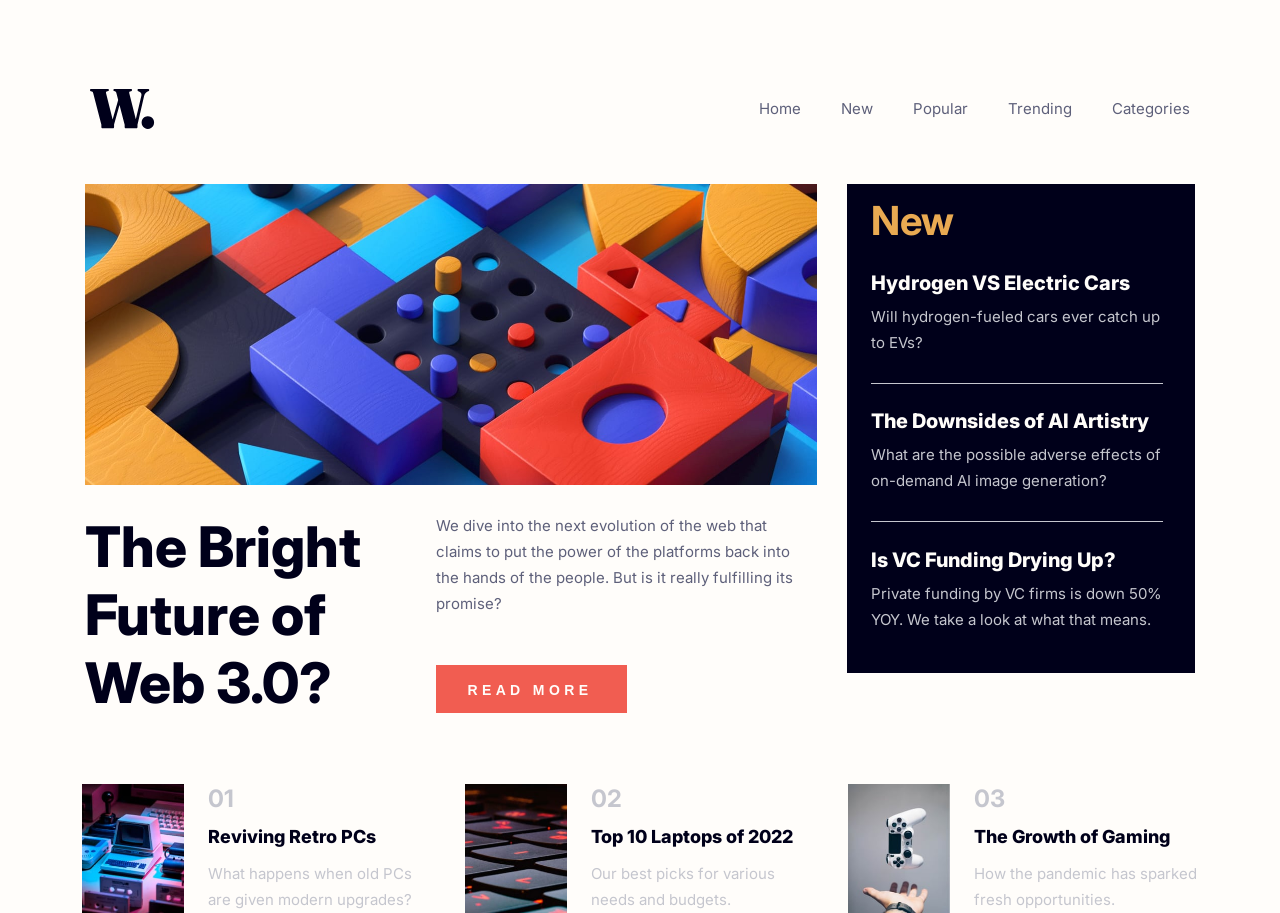
==== docs/index.html @ 4e98ae1a "CSS Responsive Part 1" ====
<!DOCTYPE html>
<html lang="en">
  <head>
    <meta charset="UTF-8" />
    <meta name="viewport" content="width=device-width, initial-scale=1.0" />
    <!-- displays site properly based on user's device -->

    <link
      rel="icon"
      type="image/png"
      sizes="32x32"
      href="./assets/images/favicon-32x32.png"
    />

    <link rel="stylesheet" type="text/css" href="style.css" media="screen" />

    <title>Frontend Mentor | News homepage</title>
  </head>
  <body class="n-bg-almost-white">
    <header class="n-header n-margin-top-89">
      <img src="assets/images/logo.svg" />

      <a class="n-burguer-menu"><img src="./assets/images/icon-menu.svg" /></a>
      <div class="n-nav">
        <a href="#" class="n-text-body n-text-gunmetal n-margin-right-40"
          >Home</a
        >
        <a href="#" class="n-text-body n-text-gunmetal n-margin-right-40"
          >New</a
        >
        <a href="#" class="n-text-body n-text-gunmetal n-margin-right-40"
          >Popular</a
        >
        <a href="#" class="n-text-body n-text-gunmetal n-margin-right-40"
          >Trending</a
        >
        <a href="#" class="n-text-body n-text-gunmetal">Categories</a>
      </div>
    </header>

    <section class="n-home-news-section n-margin-top-55">
      <div class="n-container-home">
        <!-- Container Left -->

        <div class="n-container-left">
          <img
            class="n-desktop-img"
            src="./assets/images/image-web-3-desktop.jpg"
          />
          <img
            class="n-mobile-img"
            src="./assets/images/image-web-3-mobile.jpg"
          />

          <div class="n-container-bottom">
            <div>
              <h1 class="n-title-XL n-text-dark-space-blue">
                The Bright Future of Web 3.0?
              </h1>
            </div>

            <div class="n-container-bottom-item">
              <p class="n-text-body n-text-gunmetal">
                We dive into the next evolution of the web that claims to put
                the power of the platforms back into the hands of the people.
                But is it really fulfilling its promise?
              </p>

              <button class="n-button">Read more</button>
            </div>
          </div>
        </div>

        <!-- Container Right -->

        <div class="n-container-right n-bg-dark-space-blue n-padding-left-24">
          <h2 class="n-title-list n-title-L n-text-yellow">New</h2>

          <div class="n-container-list-item n-border-bottom">
            <a href="#" class="n-title-S n-text-almost-white">
              Hydrogen VS Electric Cars
            </a>
            <p class="n-text-body n-text-silver n-margin-top-8">
              Will hydrogen-fueled cars ever catch up to EVs?
            </p>
          </div>

          <div class="n-container-list-item n-border-bottom">
            <a href="#" href="#" class="n-title-S n-text-almost-white">
              The Downsides of AI Artistry
            </a>
            <p class="n-text-body n-text-silver n-margin-top-8">
              What are the possible adverse effects of on-demand AI image
              generation?
            </p>
          </div>

          <div class="n-container-list-item">
            <a href="#" class="n-title-S n-text-almost-white">
              Is VC Funding Drying Up?
            </a>
            <p class="n-text-body n-text-silver n-margin-top-8">
              Private funding by VC firms is down 50% YOY. We take a look at
              what that means.
            </p>
          </div>
        </div>
      </div>
    </section>

    <section class="n-row-section n-margin-top-71">
      <div class="n-row-container-item">
        <img src="./assets/images/image-retro-pcs.jpg" />
        <div class="n-row-container-item-bottom">
          <h2 class="n-heading-M n-text-silver">01</h2>
          <a class="n-title-XS n-text-dark-space-blue" href="/#">
            Reviving Retro PCs
          </a>
          <p class="n-text-body n-text-silver">
            What happens when old PCs are given modern upgrades?
          </p>
        </div>
      </div>

      <div class="n-row-container-item">
        <img src="./assets/images/image-top-laptops.jpg" />
        <div class="n-row-container-item-bottom">
          <h2 class="n-heading-M n-text-silver">02</h2>
          <a class="n-title-XS n-text-dark-space-blue" href="/#">
            Top 10 Laptops of 2022
          </a>
          <p class="n-text-body n-text-silver">
            Our best picks for various needs and budgets.
          </p>
        </div>
      </div>

      <div class="n-row-container-item">
        <img src="./assets/images/image-gaming-growth.jpg" />
        <div class="n-row-container-item-bottom">
          <h2 class="n-heading-M n-text-silver">03</h2>
          <a class="n-title-XS n-text-dark-space-blue" href="/#">
            The Growth of Gaming
          </a>
          <p class="n-text-body n-text-silver">
            How the pandemic has sparked fresh opportunities.
          </p>
        </div>
      </div>
    </section>

    <script type="text/javascript" src="./index.js" />
  </body>
</html>
---- docs/style.css ----
@import url("https://fonts.googleapis.com/css2?family=Inter:wght@400;700;800&display=swap");

:root {
  /* colors  */

  --almost-white: #fffdfa;
  --dark-space-blue: #00001a;
  --gunmetal: #5e607a;
  --light-vermillion: #f15d51;
  --silver: #c5c6ce;
  --yellow: #e9aa52;

  /* fonts  */

  --font-family: "Inter", sans-serif;

  /* Silver */
  color: #c5c6ce;

  --heading-XL: 56px;
  --weight-XL: 800;

  --heading-L: 40px;
  --weight-L: 700;

  --heading-M: 32px;
  --weight-M: 700;

  --heading-S: 20px;
  --weight-S: 800;

  --heading-XS: 18px;
  --weight-XS: 800;

  --body: 15px;
  --weight-body: 400;
  --line-height-body: 26px;
}

* {
  margin: 0;
  padding: 0;
  box-sizing: border-box;
  -webkit-font-smoothing: antialiased;
}

html,
body {
  display: flex;
  flex-direction: column;
  align-items: center;
  width: 100%;
  height: 100vh;
  font-family: var(--font-family);
}

@media screen /* XS */ {
  /*#region HEADER */
  .n-margin-top-89 {
    margin-top: 0;
  }

  .n-header {
    display: grid;
    grid-template-columns: 11fr 1fr;
    align-items: center;
    width: 90%;
    height: 40px;
    margin-top: -89px;
  }

  .n-burguer-menu {
    display: block;
  }

  .n-nav {
    display: none;
  }
  /* #endregion */

  /* #region Home  */

  .n-home-news-section {
    display: flex;
    justify-content: center;

    width: 100%;
  }

  .n-container-home {
    display: grid;
    grid-template-areas:
      "left left"
      "right right";
    height: 100%;
    width: 90%;
    gap: 64px 0px;
  }

  /* container left */

  .n-container-left {
    display: grid;
    grid-area: left;
    grid-template-areas:
      "image image image"
      "content content content";
    gap: 28px 0;
    height: 100%;
  }

  .n-mobile-img {
    grid-area: image;
    width: 100%;
  }

  .n-desktop-img {
    display: none;
  }

  .n-container-bottom {
    display: grid;
    grid-area: content;
    grid-template-columns: auto;
    grid-template-rows: 220px 176px;
  }

  .n-container-bottom-item {
    display: flex;
    flex-direction: column;
    justify-content: space-between;
    align-items: start;
  }

  /* container right */

  .n-container-right {
    display: flex;
    flex-direction: column;
    justify-content: space-around;
    align-items: start;
    grid-area: right;
    height: 489px;
  }

  .n-container-right a:hover {
    color: var(--yellow);
  }

  /* #endregion  */

  .n-row-section {
    display: grid;
    grid-template-rows: 127px 127px 127px;
    gap: 33px;
    align-items: center;
    width: 90%;
  }

  .n-row-container-item {
    width: 350px;
    display: grid;
    grid-template-columns: 1fr auto;
    gap: 0px 24px;
  }

  .n-row-container-item img {
    height: 129px;
  }

  .n-row-container-item-bottom {
    display: flex;
    flex-direction: column;
    justify-content: space-between;
    align-items: start;
  }

  /* #endregion  */
}

@media screen and (min-width: 576px) /* SM */ {
}

@media screen and (min-width: 768px) /* MD */ {
}

@media screen and (min-width: 992px) /* LG */ {
}

@media screen and (min-width: 1200px) /* XL */ {
  /* HEADER */
  .n-header {
    display: grid;
    grid-template-columns: 1fr 1fr;
    width: 1100px;
    height: 40px;
  }

  .n-header a:hover {
    color: var(--light-vermillion);
  }

  .n-burguer-menu {
    display: none;
  }

  .n-nav {
    display: flex;
    justify-content: end;
    align-items: center;
  }

  /* HOME SECTION  */

  .n-home-news-section {
    display: flex;
    justify-content: center;

    width: 100%;
  }

  .n-container-home {
    display: grid;
    grid-template-areas: "left left right";
    height: 100%;
    width: 1110px;
    gap: 0 30px;
  }

  /* container left */

  .n-container-left {
    display: grid;
    grid-area: left;
    grid-template-areas:
      "image image image"
      "content content content";
    gap: 28px 0;
    height: 100%;
  }

  .n-desktop-img {
    display: block;
    grid-area: image;
    width: 100%;
  }

  .n-mobile-img {
    display: none;
  }

  .n-container-bottom {
    display: grid;
    grid-area: content;
    grid-template-columns: 48% auto;
    grid-template-rows: 200px 0;
  }

  .n-container-bottom-item {
    display: flex;
    flex-direction: column;
    justify-content: space-between;
    align-items: start;
  }

  /* container right */

  .n-container-right {
    display: flex;
    flex-direction: column;
    justify-content: space-around;
    align-items: start;
    grid-area: right;
  }

  .n-container-right a:hover {
    color: var(--yellow);
  }

  .n-container-list-item {
    height: 114px;
    width: 90%;
  }

  /* ROW SECTION  */

  .n-row-section {
    display: flex;
    justify-content: center;
    width: 100%;
    height: 129px;
  }

  .n-row-section {
    display: flex;
    justify-content: center;
    width: 100%;
    height: 129px;
  }

  .n-row-container-item {
    width: 350px;
    display: grid;
    grid-template-columns: 1fr auto;
    gap: 0px 24px;
  }

  .n-row-container-item img {
    height: 129px;
  }

  .n-row-container-item-bottom {
    display: flex;
    flex-direction: column;
    justify-content: space-between;
    align-items: start;
  }
}

@media screen and (min-width: 1400px) /* XXL */ {
}

/*#region UTILITY*/

a {
  text-decoration: none;
}

/* Texts */

.n-title-XL {
  font-size: var(--heading-XL);
  font-weight: var(--weight-XL);
}

.n-title-S {
  font-size: var(--heading-S);
  font-weight: var(--weight-S);
  line-height: 26px;
}

.n-title-L {
  font-size: var(--heading-L);
  font-weight: var(--weight-L);
}

.n-title-XS {
  font-size: var(--heading-XS);
  font-weight: var(--weight-XS);
}

.n-text-body {
  font-size: var(--body);
  font-weight: var(--weight-body);
  line-height: var(--line-height-body);
}

/* Colors */
.n-text-almost-white {
  color: var(--almost-white);
}
.n-text-dark-space-blue {
  color: var(--dark-space-blue);
}
.n-text-gunmetal {
  color: var(--gunmetal);
}
.n-text-light-vermillion {
  color: var(--light-vermillion);
}
.n-text-silver {
  color: var(--silver);
}
.n-text-yellow {
  color: var(--yellow);
}

/* Background  */

.n-bg-almost-white {
  background-color: var(--almost-white);
}

.n-bg-dark-space-blue {
  background-color: var(--dark-space-blue);
}

/* Margin */

.n-margin-top-8 {
  margin-top: 8px;
}
.n-margin-bottom-8 {
  margin-bottom: 8px;
}
.n-margin-right-8 {
  margin-right: 8px;
}
.n-margin-left-8 {
  margin-left: 8px;
}

.n-margin-top-40 {
  margin-top: 40px;
}
.n-margin-bottom-40 {
  margin-bottom: 40px;
}
.n-margin-right-40 {
  margin-right: 40px;
}
.n-margin-left-40 {
  margin-left: 40px;
}

.n-margin-top-55 {
  margin-top: 55px;
}
.n-margin-bottom-55 {
  margin-bottom: 55px;
}
.n-margin-right-55 {
  margin-right: 55px;
}
.n-margin-left-55 {
  margin-left: 55px;
}

.n-margin-top-71 {
  margin-top: 71px;
}
.n-margin-bottom-71 {
  margin-bottom: 71px;
}
.n-margin-right-71 {
  margin-right: 71px;
}
.n-margin-left-71 {
  margin-left: 71px;
}

.n-margin-top-89 {
  margin-top: 89px;
}
.n-margin-bottom-89 {
  margin-bottom: 89px;
}
.n-margin-right-89 {
  margin-right: 89px;
}
.n-margin-left-89 {
  margin-left: 89px;
}

/* padding */

.n-padding-top-24 {
  padding-top: 24px;
}
.n-padding-bottom-24 {
  padding-bottom: 24px;
}
.n-padding-right-24 {
  padding-right: 24px;
}
.n-padding-left-24 {
  padding-left: 24px;
}

/* Borders */

.n-border-bottom {
  border-bottom: 1px solid var(--silver);
}

/* Buttons  */

.n-button {
  padding: 13px 35px 11px 31px;

  font-weight: var(--weight-L);
  font-size: 14px;
  line-height: 24px;
  letter-spacing: 4.375px;

  text-transform: uppercase;

  color: var(--almost-white);
  background-color: var(--light-vermillion);

  border: none;
}
.n-button:hover {
  cursor: pointer;
}

.n-button:active {
  background-color: var(--dark-space-blue);
}

/*#endregion */
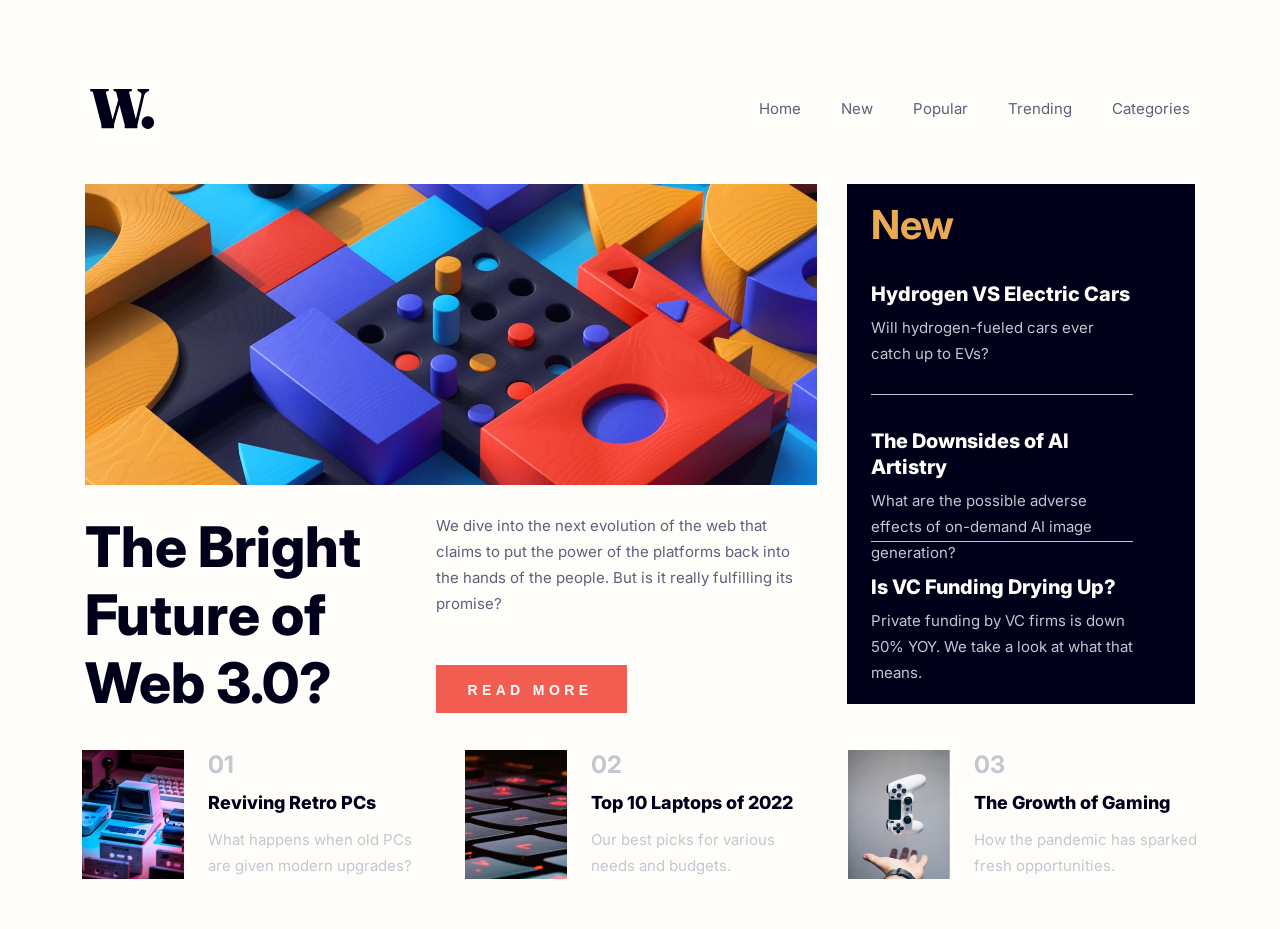
==== commit 892069d2: "responsividade" ====
--- a/docs/index.html
+++ b/docs/index.html
@@ -74,35 +74,37 @@
         <!-- Container Right -->
 
         <div class="n-container-right n-bg-dark-space-blue n-padding-left-24">
-          <h2 class="n-title-list n-title-L n-text-yellow">New</h2>
+          <div class="n-container-list">
+            <h2 class="n-title-list n-title-L n-text-yellow">New</h2>
 
-          <div class="n-container-list-item n-border-bottom">
-            <a href="#" class="n-title-S n-text-almost-white">
-              Hydrogen VS Electric Cars
-            </a>
-            <p class="n-text-body n-text-silver n-margin-top-8">
-              Will hydrogen-fueled cars ever catch up to EVs?
-            </p>
-          </div>
+            <div class="n-container-list-item n-border-bottom">
+              <a href="#" class="n-title-S n-text-almost-white">
+                Hydrogen VS Electric Cars
+              </a>
+              <p class="n-text-body n-text-silver n-margin-top-8">
+                Will hydrogen-fueled cars ever catch up to EVs?
+              </p>
+            </div>
 
-          <div class="n-container-list-item n-border-bottom">
-            <a href="#" href="#" class="n-title-S n-text-almost-white">
-              The Downsides of AI Artistry
-            </a>
-            <p class="n-text-body n-text-silver n-margin-top-8">
-              What are the possible adverse effects of on-demand AI image
-              generation?
-            </p>
-          </div>
+            <div class="n-container-list-item n-border-bottom">
+              <a href="#" href="#" class="n-title-S n-text-almost-white">
+                The Downsides of AI Artistry
+              </a>
+              <p class="n-text-body n-text-silver n-margin-top-8">
+                What are the possible adverse effects of on-demand AI image
+                generation?
+              </p>
+            </div>
 
-          <div class="n-container-list-item">
-            <a href="#" class="n-title-S n-text-almost-white">
-              Is VC Funding Drying Up?
-            </a>
-            <p class="n-text-body n-text-silver n-margin-top-8">
-              Private funding by VC firms is down 50% YOY. We take a look at
-              what that means.
-            </p>
+            <div class="n-container-list-item">
+              <a href="#" class="n-title-S n-text-almost-white">
+                Is VC Funding Drying Up?
+              </a>
+              <p class="n-text-body n-text-silver n-margin-top-8">
+                Private funding by VC firms is down 50% YOY. We take a look at
+                what that means.
+              </p>
+            </div>
           </div>
         </div>
       </div>
--- a/docs/style.css
+++ b/docs/style.css
@@ -50,7 +50,6 @@
   flex-direction: column;
   align-items: center;
   width: 100%;
-  height: 100vh;
   font-family: var(--font-family);
 }
 
@@ -83,7 +82,6 @@
   .n-home-news-section {
     display: flex;
     justify-content: center;
-
     width: 100%;
   }
 
@@ -92,9 +90,160 @@
     grid-template-areas:
       "left left"
       "right right";
+    width: 90%;
+    gap: 64px 0px;
+  }
+
+  /* container left */
+
+  .n-container-left {
+    display: grid;
+    grid-area: left;
+    grid-template-areas:
+      "image image image"
+      "content content content";
+    gap: 24px 0;
+    height: 840px;
+  }
+
+  .n-mobile-img {
+    grid-area: image;
+    height: 100%;
+    width: 100%;
+  }
+
+  .n-desktop-img {
+    display: none;
+  }
+
+  .n-container-bottom {
+    display: grid;
+    grid-area: content;
+    grid-template-columns: auto;
+    grid-template-rows: auto auto;
+  }
+
+  .n-container-bottom-item {
+    display: flex;
+    flex-direction: column;
+    align-items: start;
+    gap: 24px;
+  }
+
+  /* container right */
+
+  .n-container-right {
+    display: flex;
+    flex-direction: column;
+    justify-content: space-around;
+    align-items: start;
+    grid-area: right;
+    height: 520px;
+    width: 100%;
+  }
+
+  .n-container-list {
+    display: flex;
+    flex-direction: column;
+    justify-content: space-around;
+    align-items: start;
+    grid-area: right;
     height: 100%;
     width: 90%;
-    gap: 64px 0px;
+  }
+
+.n-container-list-item {
+  width: 100%;
+  padding-bottom: 29px;
+}
+
+  .n-container-right a:hover {
+    color: var(--yellow);
+  }
+
+  /* #endregion  */
+
+  .n-row-section {
+    display: grid;
+    grid-template-rows: 127px 127px 127px;
+    gap: 33px;
+    align-items: center;
+    width: 90%;
+    padding-bottom: 100px;
+  }
+
+  .n-row-container-item {
+    width: 350px;
+    display: grid;
+    grid-template-columns: 1fr auto;
+    gap: 0px 24px;
+  }
+
+  .n-row-container-item img {
+    height: 129px;
+  }
+
+  .n-row-container-item-bottom {
+    display: flex;
+    flex-direction: column;
+    justify-content: space-between;
+    align-items: start;
+  }
+
+  /* #endregion  */
+}
+
+@media screen and (min-width: 576px) /* SM */ {
+  .n-container-bottom {
+    grid-template-rows: auto 50%;
+    gap: 16px 0px;
+  }
+}
+
+@media screen and (min-width: 768px) /* MD */ {
+}
+
+@media screen and (min-width: 992px) /* LG */ {
+}
+
+@media screen and (min-width: 1200px) /* XL */ {
+  /* HEADER */
+  .n-header {
+    display: grid;
+    grid-template-columns: 1fr 1fr;
+    width: 1100px;
+    height: 40px;
+  }
+
+  .n-header a:hover {
+    color: var(--light-vermillion);
+  }
+
+  .n-burguer-menu {
+    display: none;
+  }
+
+  .n-nav {
+    display: flex;
+    justify-content: end;
+    align-items: center;
+  }
+
+  /* HOME SECTION  */
+
+  .n-home-news-section {
+    display: flex;
+    justify-content: center;
+    height: 100%;
+    width: 100%;
+  }
+
+  .n-container-home {
+    display: grid;
+    grid-template-areas: "left left right";
+    height: 100%;
+    width: 1110px;
+    gap: 0 30px;
   }
 
   /* container left */
@@ -109,136 +258,6 @@
     height: 100%;
   }
 
-  .n-mobile-img {
-    grid-area: image;
-    width: 100%;
-  }
-
-  .n-desktop-img {
-    display: none;
-  }
-
-  .n-container-bottom {
-    display: grid;
-    grid-area: content;
-    grid-template-columns: auto;
-    grid-template-rows: 220px 176px;
-  }
-
-  .n-container-bottom-item {
-    display: flex;
-    flex-direction: column;
-    justify-content: space-between;
-    align-items: start;
-  }
-
-  /* container right */
-
-  .n-container-right {
-    display: flex;
-    flex-direction: column;
-    justify-content: space-around;
-    align-items: start;
-    grid-area: right;
-    height: 489px;
-  }
-
-  .n-container-right a:hover {
-    color: var(--yellow);
-  }
-
-  /* #endregion  */
-
-  .n-row-section {
-    display: grid;
-    grid-template-rows: 127px 127px 127px;
-    gap: 33px;
-    align-items: center;
-    width: 90%;
-  }
-
-  .n-row-container-item {
-    width: 350px;
-    display: grid;
-    grid-template-columns: 1fr auto;
-    gap: 0px 24px;
-  }
-
-  .n-row-container-item img {
-    height: 129px;
-  }
-
-  .n-row-container-item-bottom {
-    display: flex;
-    flex-direction: column;
-    justify-content: space-between;
-    align-items: start;
-  }
-
-  /* #endregion  */
-}
-
-@media screen and (min-width: 576px) /* SM */ {
-}
-
-@media screen and (min-width: 768px) /* MD */ {
-}
-
-@media screen and (min-width: 992px) /* LG */ {
-}
-
-@media screen and (min-width: 1200px) /* XL */ {
-  /* HEADER */
-  .n-header {
-    display: grid;
-    grid-template-columns: 1fr 1fr;
-    width: 1100px;
-    height: 40px;
-  }
-
-  .n-header a:hover {
-    color: var(--light-vermillion);
-  }
-
-  .n-burguer-menu {
-    display: none;
-  }
-
-  .n-nav {
-    display: flex;
-    justify-content: end;
-    align-items: center;
-  }
-
-  /* HOME SECTION  */
-
-  .n-home-news-section {
-    display: flex;
-    justify-content: center;
-
-    width: 100%;
-  }
-
-  .n-container-home {
-    display: grid;
-    grid-template-areas: "left left right";
-    height: 100%;
-    width: 1110px;
-    gap: 0 30px;
-  }
-
-  /* container left */
-
-  .n-container-left {
-    display: grid;
-    grid-area: left;
-    grid-template-areas:
-      "image image image"
-      "content content content";
-    gap: 28px 0;
-    height: 100%;
-  }
-
   .n-desktop-img {
     display: block;
     grid-area: image;
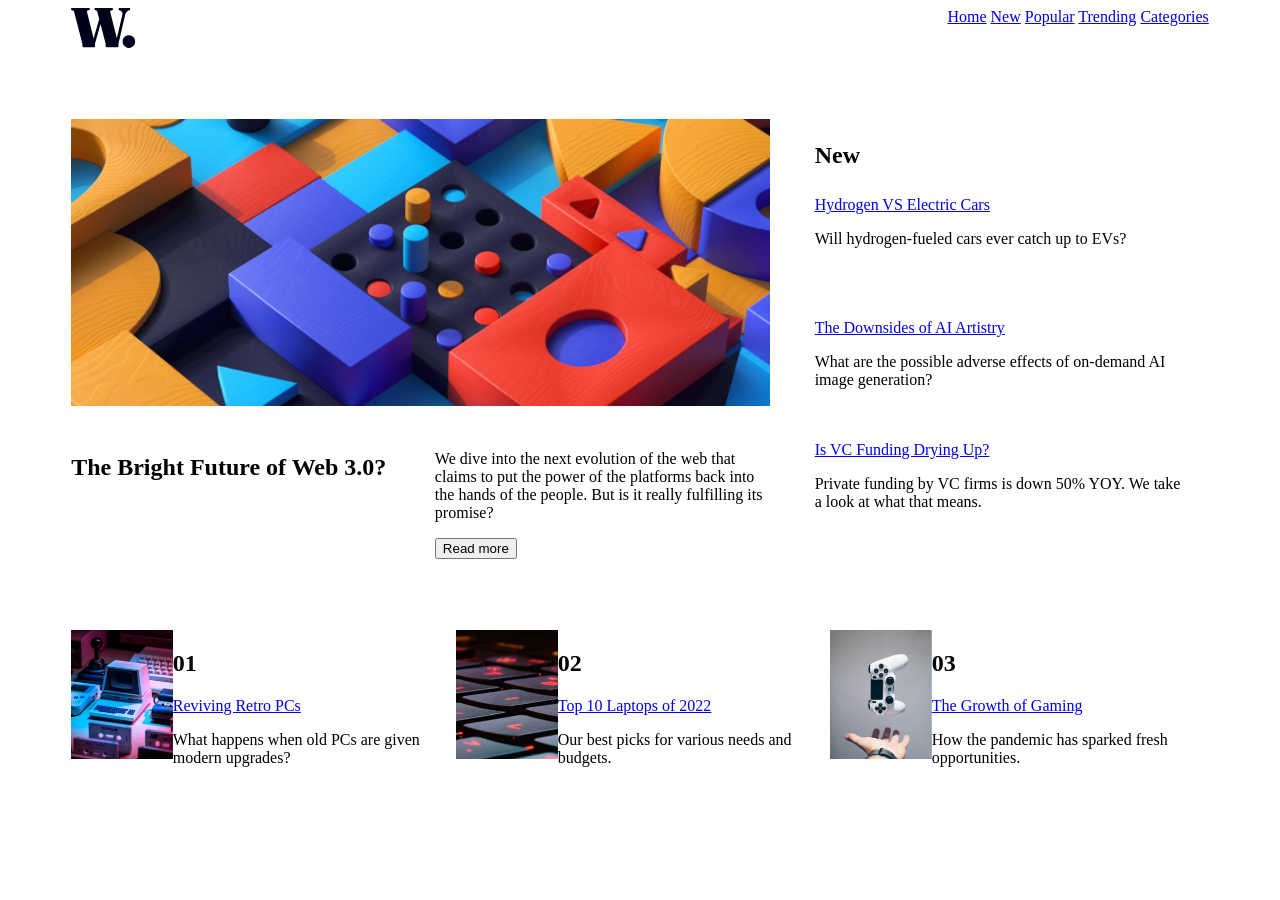
==== commit 0bc40968: "Reboot Site layout I'm reboot site layout to Full Grid layout" ====
--- a/docs/index.html
+++ b/docs/index.html
@@ -13,33 +13,37 @@
     />
 
     <link rel="stylesheet" type="text/css" href="style.css" media="screen" />
+    <link rel="stylesheet" type="text/css" href="utility.css" media="screen" />
 
     <title>Frontend Mentor | News homepage</title>
   </head>
   <body class="n-bg-almost-white">
-    <header class="n-header n-margin-top-89">
-      <img src="assets/images/logo.svg" />
+    <div class="n-wrapper">
+      <header class="n-header n-margin-top-71">
+        <img src="assets/images/logo.svg" />
 
-      <a class="n-burguer-menu"><img src="./assets/images/icon-menu.svg" /></a>
-      <div class="n-nav">
-        <a href="#" class="n-text-body n-text-gunmetal n-margin-right-40"
-          >Home</a
-        >
-        <a href="#" class="n-text-body n-text-gunmetal n-margin-right-40"
-          >New</a
-        >
-        <a href="#" class="n-text-body n-text-gunmetal n-margin-right-40"
-          >Popular</a
-        >
-        <a href="#" class="n-text-body n-text-gunmetal n-margin-right-40"
-          >Trending</a
-        >
-        <a href="#" class="n-text-body n-text-gunmetal">Categories</a>
-      </div>
-    </header>
+        <div class="n-nav">
+          <a href="#" class="n-text-body n-text-gunmetal n-margin-right-40"
+            >Home</a
+          >
+          <a href="#" class="n-text-body n-text-gunmetal n-margin-right-40"
+            >New</a
+          >
+          <a href="#" class="n-text-body n-text-gunmetal n-margin-right-40"
+            >Popular</a
+          >
+          <a href="#" class="n-text-body n-text-gunmetal n-margin-right-40"
+            >Trending</a
+          >
+          <a href="#" class="n-text-body n-text-gunmetal">Categories</a>
+        </div>
 
-    <section class="n-home-news-section n-margin-top-55">
-      <div class="n-container-home">
+        <a class="n-burguer-menu">
+          <img src="./assets/images/icon-menu.svg" />
+        </a>
+      </header>
+
+      <section class="n-home-news-section">
         <!-- Container Left -->
 
         <div class="n-container-left">
@@ -53,11 +57,9 @@
           />
 
           <div class="n-container-bottom">
-            <div>
-              <h1 class="n-title-XL n-text-dark-space-blue">
-                The Bright Future of Web 3.0?
-              </h1>
-            </div>
+            <h1 class="n-title-XL n-text-dark-space-blue">
+              The Bright Future of Web 3.0?
+            </h1>
 
             <div class="n-container-bottom-item">
               <p class="n-text-body n-text-gunmetal">
@@ -73,83 +75,94 @@
 
         <!-- Container Right -->
 
-        <div class="n-container-right n-bg-dark-space-blue n-padding-left-24">
-          <div class="n-container-list">
-            <h2 class="n-title-list n-title-L n-text-yellow">New</h2>
-
-            <div class="n-container-list-item n-border-bottom">
-              <a href="#" class="n-title-S n-text-almost-white">
-                Hydrogen VS Electric Cars
-              </a>
-              <p class="n-text-body n-text-silver n-margin-top-8">
-                Will hydrogen-fueled cars ever catch up to EVs?
-              </p>
+        <div class="n-container-right n-bg-dark-space-blue">
+          <div class="n-container-right-container">
+            <div class="n-container-right-container-top">
+              <h2 class="n-title-list n-title-L n-text-yellow">New</h2>
             </div>
 
-            <div class="n-container-list-item n-border-bottom">
-              <a href="#" href="#" class="n-title-S n-text-almost-white">
-                The Downsides of AI Artistry
-              </a>
-              <p class="n-text-body n-text-silver n-margin-top-8">
-                What are the possible adverse effects of on-demand AI image
-                generation?
-              </p>
-            </div>
-
-            <div class="n-container-list-item">
-              <a href="#" class="n-title-S n-text-almost-white">
-                Is VC Funding Drying Up?
-              </a>
-              <p class="n-text-body n-text-silver n-margin-top-8">
-                Private funding by VC firms is down 50% YOY. We take a look at
-                what that means.
-              </p>
+            <div class="n-container-right-container-bottom">
+              <div class="n-container-list-item n-border-bottom">
+                <a href="#" class="n-title-S n-text-almost-white">
+                  Hydrogen VS Electric Cars
+                </a>
+                <p class="n-text-body n-text-silver n-margin-top-8">
+                  Will hydrogen-fueled cars ever catch up to EVs?
+                </p>
+              </div>
+              <div class="n-container-list-item n-border-bottom">
+                <a href="#" href="#" class="n-title-S n-text-almost-white">
+                  The Downsides of AI Artistry
+                </a>
+                <p class="n-text-body n-text-silver n-margin-top-8">
+                  What are the possible adverse effects of on-demand AI image
+                  generation?
+                </p>
+              </div>
+              <div class="n-container-list-item">
+                <a href="#" class="n-title-S n-text-almost-white">
+                  Is VC Funding Drying Up?
+                </a>
+                <p class="n-text-body n-text-silver n-margin-top-8">
+                  Private funding by VC firms is down 50% YOY. We take a look at
+                  what that means.
+                </p>
+              </div>
             </div>
           </div>
         </div>
-      </div>
-    </section>
+      </section>
 
-    <section class="n-row-section n-margin-top-71">
-      <div class="n-row-container-item">
-        <img src="./assets/images/image-retro-pcs.jpg" />
-        <div class="n-row-container-item-bottom">
-          <h2 class="n-heading-M n-text-silver">01</h2>
-          <a class="n-title-XS n-text-dark-space-blue" href="/#">
-            Reviving Retro PCs
-          </a>
-          <p class="n-text-body n-text-silver">
-            What happens when old PCs are given modern upgrades?
-          </p>
+      <section class="n-row-section n-margin-bottom-71">
+        <div class="n-row-container-item n-margin-">
+          <img
+            src="./assets/images/image-retro-pcs.jpg "
+            class="n-margin-right-24"
+          />
+          <div class="n-row-container-item-bottom">
+            <h2 class="n-heading-M n-text-silver">01</h2>
+            <a class="n-title-XS n-text-dark-space-blue" href="/#">
+              Reviving Retro PCs
+            </a>
+            <p class="n-text-body n-text-silver">
+              What happens when old PCs are given modern upgrades?
+            </p>
+          </div>
         </div>
-      </div>
 
-      <div class="n-row-container-item">
-        <img src="./assets/images/image-top-laptops.jpg" />
-        <div class="n-row-container-item-bottom">
-          <h2 class="n-heading-M n-text-silver">02</h2>
-          <a class="n-title-XS n-text-dark-space-blue" href="/#">
-            Top 10 Laptops of 2022
-          </a>
-          <p class="n-text-body n-text-silver">
-            Our best picks for various needs and budgets.
-          </p>
+        <div class="n-row-container-item">
+          <img
+            src="./assets/images/image-top-laptops.jpg"
+            class="n-margin-right-24"
+          />
+          <div class="n-row-container-item-bottom">
+            <h2 class="n-heading-M n-text-silver">02</h2>
+            <a class="n-title-XS n-text-dark-space-blue" href="/#">
+              Top 10 Laptops of 2022
+            </a>
+            <p class="n-text-body n-text-silver">
+              Our best picks for various needs and budgets.
+            </p>
+          </div>
         </div>
-      </div>
 
-      <div class="n-row-container-item">
-        <img src="./assets/images/image-gaming-growth.jpg" />
-        <div class="n-row-container-item-bottom">
-          <h2 class="n-heading-M n-text-silver">03</h2>
-          <a class="n-title-XS n-text-dark-space-blue" href="/#">
-            The Growth of Gaming
-          </a>
-          <p class="n-text-body n-text-silver">
-            How the pandemic has sparked fresh opportunities.
-          </p>
+        <div class="n-row-container-item">
+          <img
+            src="./assets/images/image-gaming-growth.jpg"
+            class="n-margin-right-24"
+          />
+          <div class="n-row-container-item-bottom">
+            <h2 class="n-heading-M n-text-silver">03</h2>
+            <a class="n-title-XS n-text-dark-space-blue" href="/#">
+              The Growth of Gaming
+            </a>
+            <p class="n-text-body n-text-silver">
+              How the pandemic has sparked fresh opportunities.
+            </p>
+          </div>
         </div>
-      </div>
-    </section>
+      </section>
+    </div>
 
     <script type="text/javascript" src="./index.js" />
   </body>
--- a/docs/style.css
+++ b/docs/style.css
@@ -1,203 +1,108 @@
-@import url("https://fonts.googleapis.com/css2?family=Inter:wght@400;700;800&display=swap");
-
-:root {
-  /* colors  */
-
-  --almost-white: #fffdfa;
-  --dark-space-blue: #00001a;
-  --gunmetal: #5e607a;
-  --light-vermillion: #f15d51;
-  --silver: #c5c6ce;
-  --yellow: #e9aa52;
-
-  /* fonts  */
-
-  --font-family: "Inter", sans-serif;
-
-  /* Silver */
-  color: #c5c6ce;
-
-  --heading-XL: 56px;
-  --weight-XL: 800;
-
-  --heading-L: 40px;
-  --weight-L: 700;
-
-  --heading-M: 32px;
-  --weight-M: 700;
-
-  --heading-S: 20px;
-  --weight-S: 800;
-
-  --heading-XS: 18px;
-  --weight-XS: 800;
-
-  --body: 15px;
-  --weight-body: 400;
-  --line-height-body: 26px;
-}
-
-* {
-  margin: 0;
-  padding: 0;
-  box-sizing: border-box;
-  -webkit-font-smoothing: antialiased;
-}
-
-html,
-body {
-  display: flex;
-  flex-direction: column;
-  align-items: center;
-  width: 100%;
-  font-family: var(--font-family);
-}
-
 @media screen /* XS */ {
-  /*#region HEADER */
-  .n-margin-top-89 {
-    margin-top: 0;
+  .n-wrapper {
+    width: 90%;
+    display: grid;
+    grid-template-areas:
+      "Header Header Header"
+      "Home Home Home"
+      "Row Row Row";
+    margin-right: auto;
+    margin-left: auto;
+    row-gap: 71px;
   }
 
   .n-header {
-    display: grid;
-    grid-template-columns: 11fr 1fr;
-    align-items: center;
-    width: 90%;
-    height: 40px;
-    margin-top: -89px;
+    grid-area: Header;
+    display: flex;
+    justify-content: space-between;
   }
 
   .n-burguer-menu {
-    display: block;
+    display: none;
   }
 
-  .n-nav {
-    display: none;
-  }
-  /* #endregion */
-
-  /* #region Home  */
-
   .n-home-news-section {
-    display: flex;
-    justify-content: center;
-    width: 100%;
+    grid-area: Home;
+    display: grid;
+    grid-template-areas: "left left left left left right right right";
+    column-gap: 24px;
   }
 
-  .n-container-home {
+  .n-container-left {
+    grid-area: left;
     display: grid;
-    grid-template-areas:
-      "left left"
-      "right right";
-    width: 90%;
-    gap: 64px 0px;
-  }
-
-  /* container left */
-
-  .n-container-left {
-    display: grid;
-    grid-area: left;
-    grid-template-areas:
-      "image image image"
-      "content content content";
-    gap: 24px 0;
-    height: 840px;
-  }
-
-  .n-mobile-img {
-    grid-area: image;
-    height: 100%;
-    width: 100%;
-  }
-
-  .n-desktop-img {
-    display: none;
+    row-gap: 28px;
   }
 
   .n-container-bottom {
     display: grid;
-    grid-area: content;
-    grid-template-columns: auto;
-    grid-template-rows: auto auto;
+    grid-template-columns: 6fr 6fr;
+    gap: 4.1%;
   }
 
   .n-container-bottom-item {
     display: flex;
     flex-direction: column;
-    align-items: start;
-    gap: 24px;
+    justify-content: space-between;
+    align-items: flex-start;
   }
 
-  /* container right */
+  .n-container-right {
+    grid-area: right;
+    display: flex;
+    justify-content: center;
+  }
 
-  .n-container-right {
+  .n-container-right-container {
+    width: 90%;
+    display: grid;
+    grid-template-rows: 2fr 10fr;
+  }
+
+  .n-container-right-container-top {
+    display: flex;
+    align-items: center;
+  }
+
+  .n-container-right-container-bottom {
     display: flex;
     flex-direction: column;
     justify-content: space-around;
-    align-items: start;
-    grid-area: right;
-    height: 520px;
-    width: 100%;
   }
 
-  .n-container-list {
-    display: flex;
-    flex-direction: column;
-    justify-content: space-around;
-    align-items: start;
-    grid-area: right;
-    height: 100%;
-    width: 90%;
+  .n-container-list-item {
+    height: 114px;
   }
 
-.n-container-list-item {
-  width: 100%;
-  padding-bottom: 29px;
-}
-
-  .n-container-right a:hover {
-    color: var(--yellow);
-  }
-
-  /* #endregion  */
-
   .n-row-section {
+    grid-area: Row;
     display: grid;
-    grid-template-rows: 127px 127px 127px;
-    gap: 33px;
-    align-items: center;
-    width: 90%;
-    padding-bottom: 100px;
+    grid-template-columns: auto auto auto;
+    column-gap: 30px;
   }
 
   .n-row-container-item {
-    width: 350px;
-    display: grid;
-    grid-template-columns: 1fr auto;
-    gap: 0px 24px;
-  }
-
-  .n-row-container-item img {
+    display: flex;
     height: 129px;
+    row-gap: 30px;
   }
 
   .n-row-container-item-bottom {
     display: flex;
     flex-direction: column;
     justify-content: space-between;
-    align-items: start;
   }
 
-  /* #endregion  */
+  .n-mobile-img {
+    display: none;
+  }
+
+  .n-desktop-img {
+    width: 100%;
+  }
 }
 
 @media screen and (min-width: 576px) /* SM */ {
-  .n-container-bottom {
-    grid-template-rows: auto 50%;
-    gap: 16px 0px;
-  }
 }
 
 @media screen and (min-width: 768px) /* MD */ {
@@ -207,314 +112,7 @@
 }
 
 @media screen and (min-width: 1200px) /* XL */ {
-  /* HEADER */
-  .n-header {
-    display: grid;
-    grid-template-columns: 1fr 1fr;
-    width: 1100px;
-    height: 40px;
-  }
-
-  .n-header a:hover {
-    color: var(--light-vermillion);
-  }
-
-  .n-burguer-menu {
-    display: none;
-  }
-
-  .n-nav {
-    display: flex;
-    justify-content: end;
-    align-items: center;
-  }
-
-  /* HOME SECTION  */
-
-  .n-home-news-section {
-    display: flex;
-    justify-content: center;
-    height: 100%;
-    width: 100%;
-  }
-
-  .n-container-home {
-    display: grid;
-    grid-template-areas: "left left right";
-    height: 100%;
-    width: 1110px;
-    gap: 0 30px;
-  }
-
-  /* container left */
-
-  .n-container-left {
-    display: grid;
-    grid-area: left;
-    grid-template-areas:
-      "image image image"
-      "content content content";
-    gap: 28px 0;
-    height: 100%;
-  }
-
-  .n-desktop-img {
-    display: block;
-    grid-area: image;
-    width: 100%;
-  }
-
-  .n-mobile-img {
-    display: none;
-  }
-
-  .n-container-bottom {
-    display: grid;
-    grid-area: content;
-    grid-template-columns: 48% auto;
-    grid-template-rows: 200px 0;
-  }
-
-  .n-container-bottom-item {
-    display: flex;
-    flex-direction: column;
-    justify-content: space-between;
-    align-items: start;
-  }
-
-  /* container right */
-
-  .n-container-right {
-    display: flex;
-    flex-direction: column;
-    justify-content: space-around;
-    align-items: start;
-    grid-area: right;
-  }
-
-  .n-container-right a:hover {
-    color: var(--yellow);
-  }
-
-  .n-container-list-item {
-    height: 114px;
-    width: 90%;
-  }
-
-  /* ROW SECTION  */
-
-  .n-row-section {
-    display: flex;
-    justify-content: center;
-    width: 100%;
-    height: 129px;
-  }
-
-  .n-row-section {
-    display: flex;
-    justify-content: center;
-    width: 100%;
-    height: 129px;
-  }
-
-  .n-row-container-item {
-    width: 350px;
-    display: grid;
-    grid-template-columns: 1fr auto;
-    gap: 0px 24px;
-  }
-
-  .n-row-container-item img {
-    height: 129px;
-  }
-
-  .n-row-container-item-bottom {
-    display: flex;
-    flex-direction: column;
-    justify-content: space-between;
-    align-items: start;
-  }
 }
 
 @media screen and (min-width: 1400px) /* XXL */ {
 }
-
-/*#region UTILITY*/
-
-a {
-  text-decoration: none;
-}
-
-/* Texts */
-
-.n-title-XL {
-  font-size: var(--heading-XL);
-  font-weight: var(--weight-XL);
-}
-
-.n-title-S {
-  font-size: var(--heading-S);
-  font-weight: var(--weight-S);
-  line-height: 26px;
-}
-
-.n-title-L {
-  font-size: var(--heading-L);
-  font-weight: var(--weight-L);
-}
-
-.n-title-XS {
-  font-size: var(--heading-XS);
-  font-weight: var(--weight-XS);
-}
-
-.n-text-body {
-  font-size: var(--body);
-  font-weight: var(--weight-body);
-  line-height: var(--line-height-body);
-}
-
-/* Colors */
-.n-text-almost-white {
-  color: var(--almost-white);
-}
-.n-text-dark-space-blue {
-  color: var(--dark-space-blue);
-}
-.n-text-gunmetal {
-  color: var(--gunmetal);
-}
-.n-text-light-vermillion {
-  color: var(--light-vermillion);
-}
-.n-text-silver {
-  color: var(--silver);
-}
-.n-text-yellow {
-  color: var(--yellow);
-}
-
-/* Background  */
-
-.n-bg-almost-white {
-  background-color: var(--almost-white);
-}
-
-.n-bg-dark-space-blue {
-  background-color: var(--dark-space-blue);
-}
-
-/* Margin */
-
-.n-margin-top-8 {
-  margin-top: 8px;
-}
-.n-margin-bottom-8 {
-  margin-bottom: 8px;
-}
-.n-margin-right-8 {
-  margin-right: 8px;
-}
-.n-margin-left-8 {
-  margin-left: 8px;
-}
-
-.n-margin-top-40 {
-  margin-top: 40px;
-}
-.n-margin-bottom-40 {
-  margin-bottom: 40px;
-}
-.n-margin-right-40 {
-  margin-right: 40px;
-}
-.n-margin-left-40 {
-  margin-left: 40px;
-}
-
-.n-margin-top-55 {
-  margin-top: 55px;
-}
-.n-margin-bottom-55 {
-  margin-bottom: 55px;
-}
-.n-margin-right-55 {
-  margin-right: 55px;
-}
-.n-margin-left-55 {
-  margin-left: 55px;
-}
-
-.n-margin-top-71 {
-  margin-top: 71px;
-}
-.n-margin-bottom-71 {
-  margin-bottom: 71px;
-}
-.n-margin-right-71 {
-  margin-right: 71px;
-}
-.n-margin-left-71 {
-  margin-left: 71px;
-}
-
-.n-margin-top-89 {
-  margin-top: 89px;
-}
-.n-margin-bottom-89 {
-  margin-bottom: 89px;
-}
-.n-margin-right-89 {
-  margin-right: 89px;
-}
-.n-margin-left-89 {
-  margin-left: 89px;
-}
-
-/* padding */
-
-.n-padding-top-24 {
-  padding-top: 24px;
-}
-.n-padding-bottom-24 {
-  padding-bottom: 24px;
-}
-.n-padding-right-24 {
-  padding-right: 24px;
-}
-.n-padding-left-24 {
-  padding-left: 24px;
-}
-
-/* Borders */
-
-.n-border-bottom {
-  border-bottom: 1px solid var(--silver);
-}
-
-/* Buttons  */
-
-.n-button {
-  padding: 13px 35px 11px 31px;
-
-  font-weight: var(--weight-L);
-  font-size: 14px;
-  line-height: 24px;
-  letter-spacing: 4.375px;
-
-  text-transform: uppercase;
-
-  color: var(--almost-white);
-  background-color: var(--light-vermillion);
-
-  border: none;
-}
-.n-button:hover {
-  cursor: pointer;
-}
-
-.n-button:active {
-  background-color: var(--dark-space-blue);
-}
-
-/*#endregion */
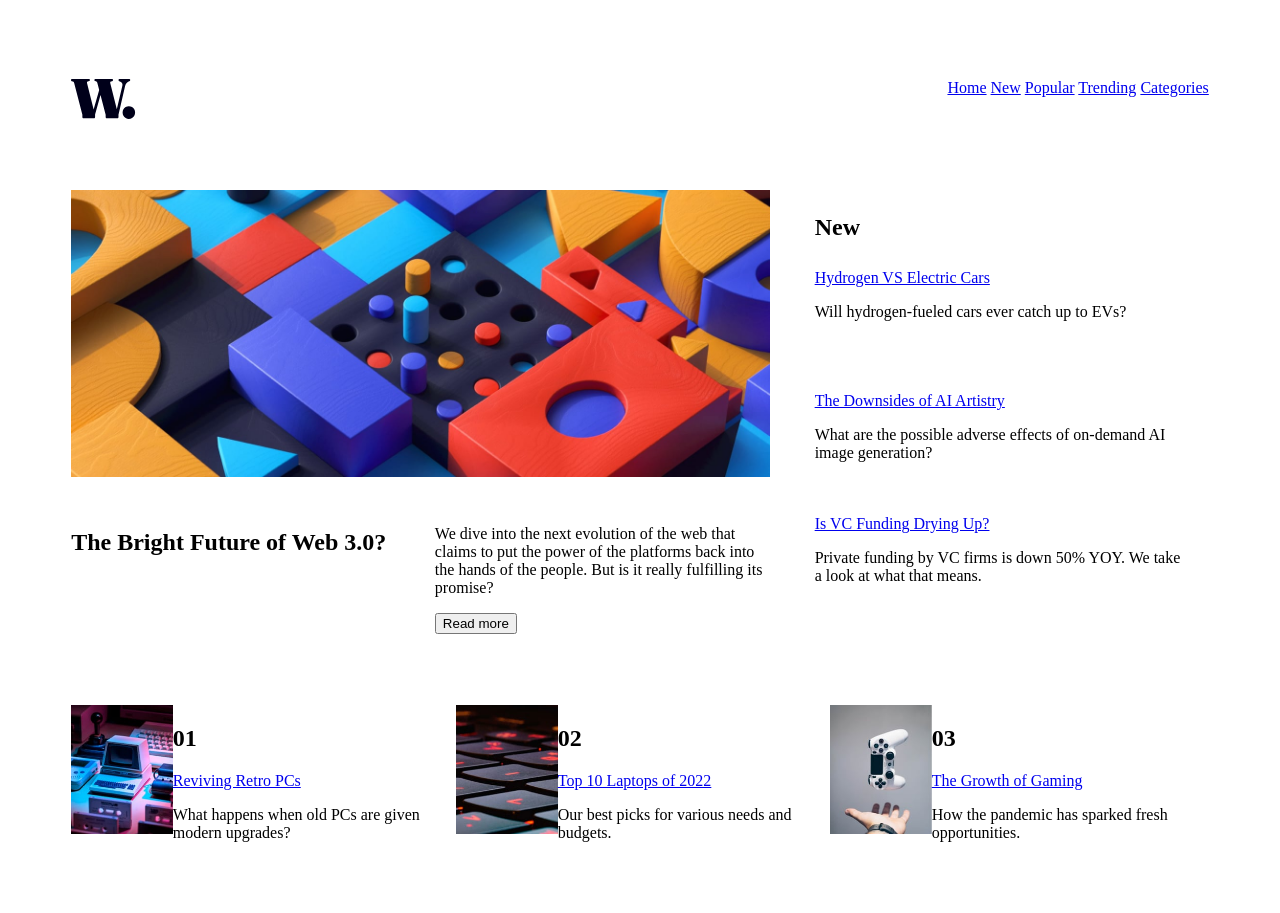
==== commit 5ca43391: "Grid finish & Modal CSS" ====
--- a/docs/index.html
+++ b/docs/index.html
@@ -19,7 +19,24 @@
   </head>
   <body class="n-bg-almost-white">
     <div class="n-wrapper">
-      <header class="n-header n-margin-top-71">
+      <div class="n-menu-modal-close n-bg-modal">
+        <div class="n-container-modal n-bg-almost-white">
+          <a class="n-button-menu-close n-text-dark-space-blue">
+            <img src="./assets/images/icon-menu-close.svg" />
+          </a>
+          <div class="n-nav-modal">
+            <a href="#" class="n-title-modal n-text-dark-space-blue">Home</a>
+            <a href="#" class="n-title-modal n-text-dark-space-blue">New</a>
+            <a href="#" class="n-title-modal n-text-dark-space-blue">Popular</a>
+            <a href="#" class="n-title-modal n-text-dark-space-blue">Trending</a>
+            <a href="#" class="n-title-modal n-text-dark-space-blue">
+              Categories
+            </a>
+          </div>
+        </div>
+      </div>
+
+      <header class="n-header">
         <img src="assets/images/logo.svg" />
 
         <div class="n-nav">
@@ -47,14 +64,12 @@
         <!-- Container Left -->
 
         <div class="n-container-left">
-          <img
-            class="n-desktop-img"
-            src="./assets/images/image-web-3-desktop.jpg"
-          />
-          <img
-            class="n-mobile-img"
-            src="./assets/images/image-web-3-mobile.jpg"
-          />
+          <div class="n-desktop-img">
+            <img src="./assets/images/image-web-3-desktop.jpg" />
+          </div>
+          <div class="n-mobile-img">
+            <img src="./assets/images/image-web-3-mobile.jpg" />
+          </div>
 
           <div class="n-container-bottom">
             <h1 class="n-title-XL n-text-dark-space-blue">
@@ -113,7 +128,7 @@
         </div>
       </section>
 
-      <section class="n-row-section n-margin-bottom-71">
+      <section class="n-row-section">
         <div class="n-row-container-item n-margin-">
           <img
             src="./assets/images/image-retro-pcs.jpg "
--- a/docs/style.css
+++ b/docs/style.css
@@ -2,19 +2,193 @@
   .n-wrapper {
     width: 90%;
     display: grid;
+    grid-template-areas:
+      "Header"
+      "Home"
+      "Row";
+    margin-right: auto;
+    margin-left: auto;
+    row-gap: 71px;
+    padding: 71px 0 71px 0;
+  }
+
+  .n-menu-modal-close {
+    display: none;
+  }
+
+  .n-menu-modal {
+    display: block;
+    position: fixed;
+    left: 0;
+    top: 0;
+    width: 100%;
+    height: 100%;
+  }
+
+  .n-container-modal {
+    display: grid;
+    grid-template-columns: 1fr 1fr 1fr 1fr 1fr 1fr 1fr 1fr 1fr 1fr;
+    grid-template-rows: 2fr 1fr 1fr 1fr 1fr 1fr 1fr 1fr 1fr;
+    width: 70%;
+    height: 100%;
+    justify-content: space-between;
+    margin-left: auto;
+  }
+
+  .n-button-menu-close {
+    display: grid;
+    grid-column-start: 9;
+    align-items: center;
+
+  }
+
+  .n-nav-modal {
+    display: grid;
+    row-gap: 24px;
+    grid-row-start: 2;
+    grid-column-start: 2;
+  }
+
+  .n-header {
+    grid-area: Header;
+    display: flex;
+    justify-content: space-between;
+  }
+
+  .n-nav {
+    display: none;
+  }
+
+  .n-burguer-menu {
+    display: block;
+  }
+
+  .n-home-news-section {
+    width: 100%;
+    grid-area: Home;
+    display: grid;
+    grid-template-areas:
+      "left"
+      "right";
+    column-gap: 24px;
+    row-gap: 64px;
+  }
+
+  .n-container-left {
+    grid-area: left;
+    display: grid;
+    row-gap: 28px;
+  }
+
+  .n-container-bottom {
+    display: grid;
+    grid-template-rows: 6fr 6fr;
+    gap: 4.1%;
+  }
+
+  .n-container-bottom-item {
+    display: flex;
+    flex-direction: column;
+    justify-content: space-between;
+    align-items: flex-start;
+  }
+
+  .n-container-right {
+    grid-area: right;
+    display: flex;
+    justify-content: center;
+    height: 589px;
+  }
+
+  .n-container-right-container {
+    width: 90%;
+    display: grid;
+    grid-template-rows: 2fr 10fr;
+  }
+
+  .n-container-right-container-top {
+    display: flex;
+    align-items: center;
+  }
+
+  .n-container-right-container-bottom {
+    display: flex;
+    flex-direction: column;
+    justify-content: space-around;
+  }
+
+  .n-container-list-item {
+    height: 114px;
+  }
+
+  .n-row-section {
+    grid-area: Row;
+    display: grid;
+    grid-template-rows: auto auto auto;
+    column-gap: 30px;
+    row-gap: 64px;
+  }
+
+  .n-row-container-item {
+    display: flex;
+    height: 129px;
+    row-gap: 30px;
+  }
+
+  .n-row-container-item-bottom {
+    display: flex;
+    flex-direction: column;
+    justify-content: space-between;
+  }
+
+  .n-mobile-img {
+    display: block;
+    width: 100%;
+  }
+  .n-mobile-img img {
+    width: 100%;
+  }
+
+  .n-desktop-img {
+    display: none;
+  }
+}
+
+@media screen and (min-width: 576px) /* SM */ {
+}
+
+@media screen and (min-width: 768px) /* MD */ {
+  .n-mobile-img {
+    display: none;
+  }
+
+  .n-desktop-img {
+    display: block;
+    width: 100%;
+  }
+
+  .n-desktop-img img {
+    width: 100%;
+  }
+}
+
+@media screen and (min-width: 992px) /* LG */ {
+}
+
+@media screen and (min-width: 1200px) /* XL */ {
+  .n-wrapper {
     grid-template-areas:
       "Header Header Header"
       "Home Home Home"
       "Row Row Row";
-    margin-right: auto;
-    margin-left: auto;
-    row-gap: 71px;
   }
 
   .n-header {
-    grid-area: Header;
-    display: flex;
-    justify-content: space-between;
+    justify-content: space-between;
+  }
+
+  .n-nav {
+    display: block;
   }
 
   .n-burguer-menu {
@@ -22,22 +196,16 @@
   }
 
   .n-home-news-section {
-    grid-area: Home;
-    display: grid;
     grid-template-areas: "left left left left left right right right";
-    column-gap: 24px;
   }
 
   .n-container-left {
-    grid-area: left;
-    display: grid;
     row-gap: 28px;
   }
 
   .n-container-bottom {
-    display: grid;
     grid-template-columns: 6fr 6fr;
-    gap: 4.1%;
+    grid-template-rows: auto;
   }
 
   .n-container-bottom-item {
@@ -48,14 +216,12 @@
   }
 
   .n-container-right {
-    grid-area: right;
     display: flex;
     justify-content: center;
+    height: 100%;
   }
 
   .n-container-right-container {
-    width: 90%;
-    display: grid;
     grid-template-rows: 2fr 10fr;
   }
 
@@ -75,10 +241,10 @@
   }
 
   .n-row-section {
-    grid-area: Row;
     display: grid;
     grid-template-columns: auto auto auto;
     column-gap: 30px;
+    row-gap: 0;
   }
 
   .n-row-container-item {
@@ -96,22 +262,6 @@
   .n-mobile-img {
     display: none;
   }
-
-  .n-desktop-img {
-    width: 100%;
-  }
-}
-
-@media screen and (min-width: 576px) /* SM */ {
-}
-
-@media screen and (min-width: 768px) /* MD */ {
-}
-
-@media screen and (min-width: 992px) /* LG */ {
-}
-
-@media screen and (min-width: 1200px) /* XL */ {
 }
 
 @media screen and (min-width: 1400px) /* XXL */ {
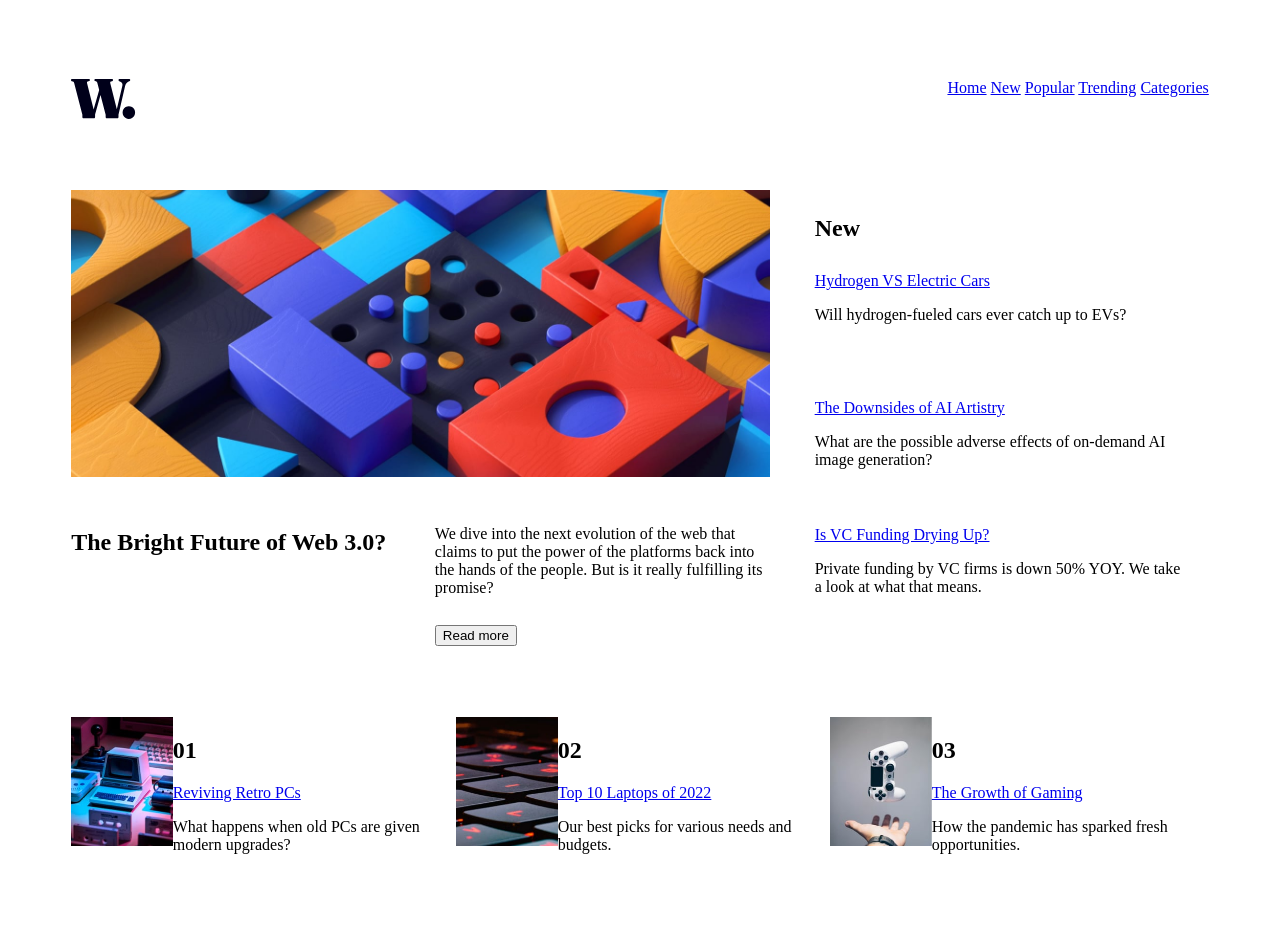
==== commit c836aeaf: "Burguer Menu" ====
--- a/docs/index.html
+++ b/docs/index.html
@@ -19,16 +19,18 @@
   </head>
   <body class="n-bg-almost-white">
     <div class="n-wrapper">
-      <div class="n-menu-modal-close n-bg-modal">
+      <div class="n-bg-modal n-menu-modal ">
         <div class="n-container-modal n-bg-almost-white">
-          <a class="n-button-menu-close n-text-dark-space-blue">
+          <button class="n-burguer-close n-text-dark-space-blue">
             <img src="./assets/images/icon-menu-close.svg" />
-          </a>
+          </button>
           <div class="n-nav-modal">
             <a href="#" class="n-title-modal n-text-dark-space-blue">Home</a>
             <a href="#" class="n-title-modal n-text-dark-space-blue">New</a>
             <a href="#" class="n-title-modal n-text-dark-space-blue">Popular</a>
-            <a href="#" class="n-title-modal n-text-dark-space-blue">Trending</a>
+            <a href="#" class="n-title-modal n-text-dark-space-blue"
+              >Trending</a
+            >
             <a href="#" class="n-title-modal n-text-dark-space-blue">
               Categories
             </a>
@@ -55,9 +57,10 @@
           <a href="#" class="n-text-body n-text-gunmetal">Categories</a>
         </div>
 
-        <a class="n-burguer-menu">
+        <button class="n-burguer">
           <img src="./assets/images/icon-menu.svg" />
-        </a>
+          <div class="n-bar"></div>
+        </button>
       </header>
 
       <section class="n-home-news-section">
--- a/docs/style.css
+++ b/docs/style.css
@@ -12,8 +12,9 @@
     padding: 71px 0 71px 0;
   }
 
-  .n-menu-modal-close {
-    display: none;
+  .is-active {
+    transform: translate(0) !important;
+    transition-duration: 0.5s;
   }
 
   .n-menu-modal {
@@ -23,138 +24,161 @@
     top: 0;
     width: 100%;
     height: 100%;
-  }
-
-  .n-container-modal {
-    display: grid;
-    grid-template-columns: 1fr 1fr 1fr 1fr 1fr 1fr 1fr 1fr 1fr 1fr;
-    grid-template-rows: 2fr 1fr 1fr 1fr 1fr 1fr 1fr 1fr 1fr;
-    width: 70%;
-    height: 100%;
-    justify-content: space-between;
-    margin-left: auto;
-  }
-
-  .n-button-menu-close {
-    display: grid;
-    grid-column-start: 9;
-    align-items: center;
-
-  }
-
-  .n-nav-modal {
-    display: grid;
-    row-gap: 24px;
-    grid-row-start: 2;
-    grid-column-start: 2;
-  }
-
-  .n-header {
-    grid-area: Header;
-    display: flex;
-    justify-content: space-between;
-  }
-
-  .n-nav {
-    display: none;
-  }
-
-  .n-burguer-menu {
-    display: block;
-  }
-
-  .n-home-news-section {
-    width: 100%;
-    grid-area: Home;
-    display: grid;
-    grid-template-areas:
-      "left"
-      "right";
-    column-gap: 24px;
-    row-gap: 64px;
-  }
-
-  .n-container-left {
-    grid-area: left;
-    display: grid;
-    row-gap: 28px;
-  }
-
-  .n-container-bottom {
-    display: grid;
-    grid-template-rows: 6fr 6fr;
-    gap: 4.1%;
-  }
-
-  .n-container-bottom-item {
-    display: flex;
-    flex-direction: column;
-    justify-content: space-between;
-    align-items: flex-start;
-  }
-
-  .n-container-right {
-    grid-area: right;
-    display: flex;
-    justify-content: center;
-    height: 589px;
-  }
-
-  .n-container-right-container {
-    width: 90%;
-    display: grid;
-    grid-template-rows: 2fr 10fr;
-  }
-
-  .n-container-right-container-top {
-    display: flex;
-    align-items: center;
-  }
-
-  .n-container-right-container-bottom {
-    display: flex;
-    flex-direction: column;
-    justify-content: space-around;
-  }
-
+    transform: translate(100%);
+    transition-duration: 0.5s;
+    z-index: 1;
+  }
+}
+
+.n-container-modal {
+  display: grid;
+  grid-template-columns: 1fr 1fr 1fr 1fr 1fr 1fr 1fr 1fr 2fr;
+  grid-template-rows: 2fr 1fr 1fr 1fr 1fr 1fr 1fr 1fr 1fr;
+  width: 70%;
+  height: 100%;
+  justify-content: space-between;
+  margin-left: auto;
+}
+
+.n-burguer-close {
+  display: grid;
+  cursor: pointer;
+  grid-column-start: 9;
+  align-items: center;
+  justify-items: center;
+
+  appearance: none;
+  background: none;
+  border: none;
+  outline: none;
+}
+
+.n-nav-modal {
+  display: grid;
+  row-gap: 24px;
+  grid-row-start: 2;
+  grid-column-start: 2;
+}
+
+.n-header {
+  grid-area: Header;
+  display: flex;
+  justify-content: space-between;
+}
+
+.n-nav {
+  display: none;
+}
+
+.n-burguer {
+  display: block;
+  width: 35px;
+  height: 35px;
+  cursor: pointer;
+
+  appearance: none;
+  background: none;
+  border: none;
+  outline: none;
+}
+
+
+
+.n-home-news-section {
+  width: 100%;
+  grid-area: Home;
+  display: grid;
+  grid-template-areas:
+    "left"
+    "right";
+  column-gap: 24px;
+  row-gap: 64px;
+}
+
+.n-container-left {
+  grid-area: left;
+  display: grid;
+  row-gap: 28px;
+}
+
+.n-container-bottom {
+  display: grid;
+  grid-template-rows: 6fr 6fr;
+  gap: 4.1%;
+}
+
+.n-container-bottom-item {
+  display: flex;
+  flex-direction: column;
+  justify-content: space-between;
+  align-items: flex-start;
+  gap: 12px;
+}
+
+.n-container-right {
+  grid-area: right;
+  display: flex;
+  justify-content: center;
+  height: 589px;
+}
+
+.n-container-right-container {
+  width: 90%;
+  display: grid;
+  grid-template-rows: 2fr 10fr;
+}
+
+.n-container-right-container-top {
+  display: flex;
+  align-items: center;
+}
+
+.n-container-right-container-bottom {
+  display: flex;
+  flex-direction: column;
+  justify-content: space-around;
+}
+
+.n-container-list-item {
+  height: 148px;
+}
+
+.n-row-section {
+  grid-area: Row;
+  display: grid;
+  grid-template-rows: auto auto auto;
+  column-gap: 30px;
+  row-gap: 64px;
+}
+
+.n-row-container-item {
+  display: flex;
+  height: 129px;
+  row-gap: 30px;
+}
+
+.n-row-container-item-bottom {
+  display: flex;
+  flex-direction: column;
+  justify-content: space-between;
+}
+
+.n-mobile-img {
+  display: block;
+  width: 100%;
+}
+.n-mobile-img img {
+  width: 100%;
+}
+
+.n-desktop-img {
+  display: none;
+}
+
+@media screen and (min-width: 576px) /* SM */ {
   .n-container-list-item {
     height: 114px;
   }
-
-  .n-row-section {
-    grid-area: Row;
-    display: grid;
-    grid-template-rows: auto auto auto;
-    column-gap: 30px;
-    row-gap: 64px;
-  }
-
-  .n-row-container-item {
-    display: flex;
-    height: 129px;
-    row-gap: 30px;
-  }
-
-  .n-row-container-item-bottom {
-    display: flex;
-    flex-direction: column;
-    justify-content: space-between;
-  }
-
-  .n-mobile-img {
-    display: block;
-    width: 100%;
-  }
-  .n-mobile-img img {
-    width: 100%;
-  }
-
-  .n-desktop-img {
-    display: none;
-  }
-}
-
-@media screen and (min-width: 576px) /* SM */ {
 }
 
 @media screen and (min-width: 768px) /* MD */ {
@@ -191,7 +215,7 @@
     display: block;
   }
 
-  .n-burguer-menu {
+  .n-burguer {
     display: none;
   }
 
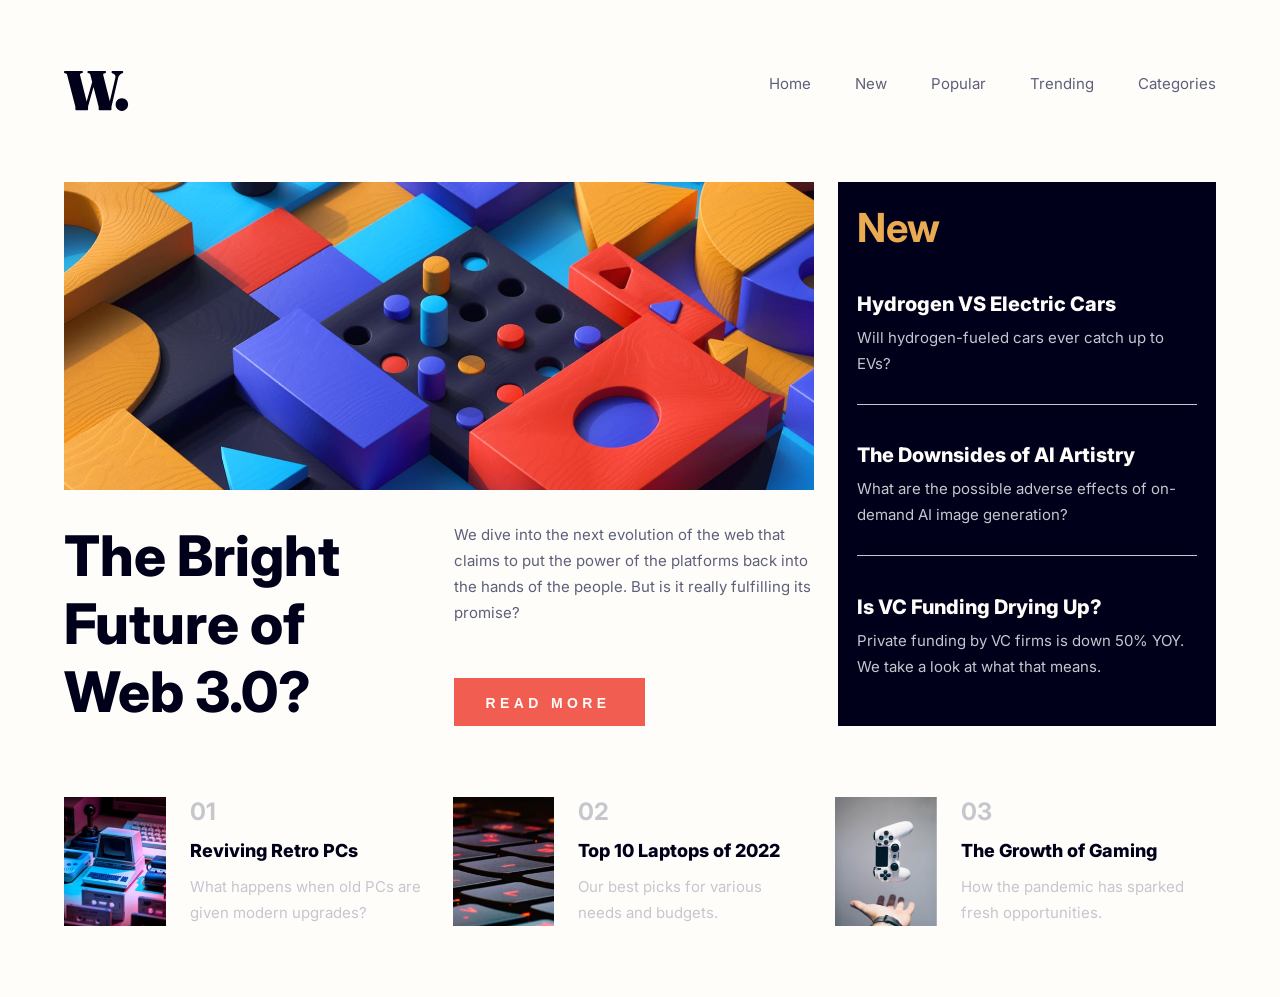
==== commit b2990164: "Fix bugs The tag sacript embrace html and body tags." ====
--- a/docs/index.html
+++ b/docs/index.html
@@ -12,14 +12,14 @@
       href="./assets/images/favicon-32x32.png"
     />
 
-    <link rel="stylesheet" type="text/css" href="style.css" media="screen" />
-    <link rel="stylesheet" type="text/css" href="utility.css" media="screen" />
+    <link rel="stylesheet" type="text/css" href="./style.css" />
+    <link rel="stylesheet" type="text/css" href="./utility.css" />
 
     <title>Frontend Mentor | News homepage</title>
   </head>
   <body class="n-bg-almost-white">
     <div class="n-wrapper">
-      <div class="n-bg-modal n-menu-modal ">
+      <div class="n-bg-modal n-menu-modal">
         <div class="n-container-modal n-bg-almost-white">
           <button class="n-burguer-close n-text-dark-space-blue">
             <img src="./assets/images/icon-menu-close.svg" />
@@ -182,6 +182,6 @@
       </section>
     </div>
 
-    <script type="text/javascript" src="./index.js" />
+    <script src="./index.js"></script>
   </body>
 </html>
--- a/docs/utility.css
+++ b/docs/utility.css
@@ -0,0 +1,287 @@
+@import url("https://fonts.googleapis.com/css2?family=Inter:wght@400;700;800&display=swap");
+
+:root {
+  /* colors  */
+
+  --almost-white: #fffdfa;
+  --dark-space-blue: #00001a;
+  --dark-space-blue-50: #00001a50;
+
+  --gunmetal: #5e607a;
+  --light-vermillion: #f15d51;
+  --silver: #c5c6ce;
+  --yellow: #e9aa52;
+
+  /* fonts  */
+
+  --font-family: "Inter", sans-serif;
+
+  /* Silver */
+  color: #c5c6ce;
+
+  --heading-XL: 56px;
+  --weight-XL: 800;
+
+  --heading-L: 40px;
+  --weight-L: 700;
+
+  --heading-M: 32px;
+  --weight-M: 700;
+
+  --heading-S: 20px;
+  --weight-S: 800;
+
+  --heading-XS: 18px;
+  --weight-XS: 800;
+
+  --body: 15px;
+  --weight-body: 400;
+  --line-height-body: 26px;
+}
+
+* {
+  margin: 0;
+  padding: 0;
+  box-sizing: border-box;
+  -webkit-font-smoothing: antialiased;
+}
+
+html,
+body {
+  width: 100%;
+  font-family: var(--font-family);
+}
+
+/*#region UTILITY*/
+
+a {
+  text-decoration: none;
+}
+
+/* Texts */
+
+.n-title-modal {
+  font-size: 18;
+  font-weight: 400;
+  line-height: 24px;
+}
+
+.n-title-XL {
+  font-size: var(--heading-XL);
+  font-weight: var(--weight-XL);
+}
+
+.n-title-S {
+  font-size: var(--heading-S);
+  font-weight: var(--weight-S);
+  line-height: 26px;
+}
+
+.n-title-L {
+  font-size: var(--heading-L);
+  font-weight: var(--weight-L);
+}
+
+.n-title-XS {
+  font-size: var(--heading-XS);
+  font-weight: var(--weight-XS);
+}
+
+.n-text-body {
+  font-size: var(--body);
+  font-weight: var(--weight-body);
+  line-height: var(--line-height-body);
+}
+
+/* Colors */
+.n-text-almost-white {
+  color: var(--almost-white);
+}
+.n-text-dark-space-blue {
+  color: var(--dark-space-blue);
+}
+.n-text-gunmetal {
+  color: var(--gunmetal);
+}
+.n-text-light-vermillion {
+  color: var(--light-vermillion);
+}
+.n-text-silver {
+  color: var(--silver);
+}
+.n-text-yellow {
+  color: var(--yellow);
+}
+
+/* HOVER */
+
+.n-text-almost-white:hover {
+  color: var(--yellow);
+  transition-duration: 0.3s;
+}
+
+.n-text-dark-space-blue:hover {
+  color: var(--light-vermillion);
+  transition-duration: 0.3s;
+}
+
+.n-text-gunmetal:hover {
+  color: var(--light-vermillion);
+  transition-duration: 0.3s;
+}
+
+/* Background  */
+
+.n-bg-almost-white {
+  background-color: var(--almost-white);
+}
+
+.n-bg-dark-space-blue {
+  background-color: var(--dark-space-blue);
+}
+
+.n-bg-modal {
+  background-color: var(--dark-space-blue-50);
+}
+
+/* Buttons  */
+
+.n-button {
+  padding: 13px 35px 11px 31px;
+
+  font-weight: var(--weight-L);
+  font-size: 14px;
+  line-height: 24px;
+  letter-spacing: 4.375px;
+
+  text-transform: uppercase;
+
+  color: var(--almost-white);
+  background-color: var(--light-vermillion);
+
+  border: none;
+}
+.n-button:hover {
+  cursor: pointer;
+}
+
+.n-button:active {
+  background-color: var(--dark-space-blue);
+  transition-duration: 0.3s;
+}
+
+/*#endregion */
+
+/* Margin */
+
+.n-margin-top-8 {
+  margin-top: 8px;
+}
+.n-margin-bottom-8 {
+  margin-bottom: 8px;
+}
+.n-margin-right-8 {
+  margin-right: 8px;
+}
+.n-margin-left-8 {
+  margin-left: 8px;
+}
+
+.n-margin-top-24 {
+  margin-top: 24px;
+}
+.n-margin-bottom-24 {
+  margin-bottom: 24px;
+}
+.n-margin-right-24 {
+  margin-right: 24px;
+}
+.n-margin-left-24 {
+  margin-left: 24px;
+}
+
+.n-margin-top-40 {
+  margin-top: 40px;
+}
+.n-margin-bottom-40 {
+  margin-bottom: 40px;
+}
+.n-margin-right-40 {
+  margin-right: 40px;
+}
+.n-margin-left-40 {
+  margin-left: 40px;
+}
+
+.n-margin-top-55 {
+  margin-top: 55px;
+}
+.n-margin-bottom-55 {
+  margin-bottom: 55px;
+}
+.n-margin-right-55 {
+  margin-right: 55px;
+}
+.n-margin-left-55 {
+  margin-left: 55px;
+}
+
+.n-margin-top-71 {
+  margin-top: 71px;
+}
+.n-margin-bottom-71 {
+  margin-bottom: 71px;
+}
+.n-margin-right-71 {
+  margin-right: 71px;
+}
+.n-margin-left-71 {
+  margin-left: 71px;
+}
+
+.n-margin-top-89 {
+  margin-top: 89px;
+}
+.n-margin-bottom-89 {
+  margin-bottom: 89px;
+}
+.n-margin-right-89 {
+  margin-right: 89px;
+}
+.n-margin-left-89 {
+  margin-left: 89px;
+}
+
+.n-margin-top-129 {
+  margin-top: 129px;
+}
+.n-margin-bottom-129 {
+  margin-bottom: 129px;
+}
+.n-margin-right-129 {
+  margin-right: 129px;
+}
+.n-margin-left-129 {
+  margin-left: 129px;
+}
+
+/* padding */
+
+.n-padding-top-24 {
+  padding-top: 24px;
+}
+.n-padding-bottom-24 {
+  padding-bottom: 24px;
+}
+.n-padding-right-24 {
+  padding-right: 24px;
+}
+.n-padding-left-24 {
+  padding-left: 24px;
+}
+
+/* Borders */
+
+.n-border-bottom {
+  border-bottom: 1px solid var(--silver);
+}
